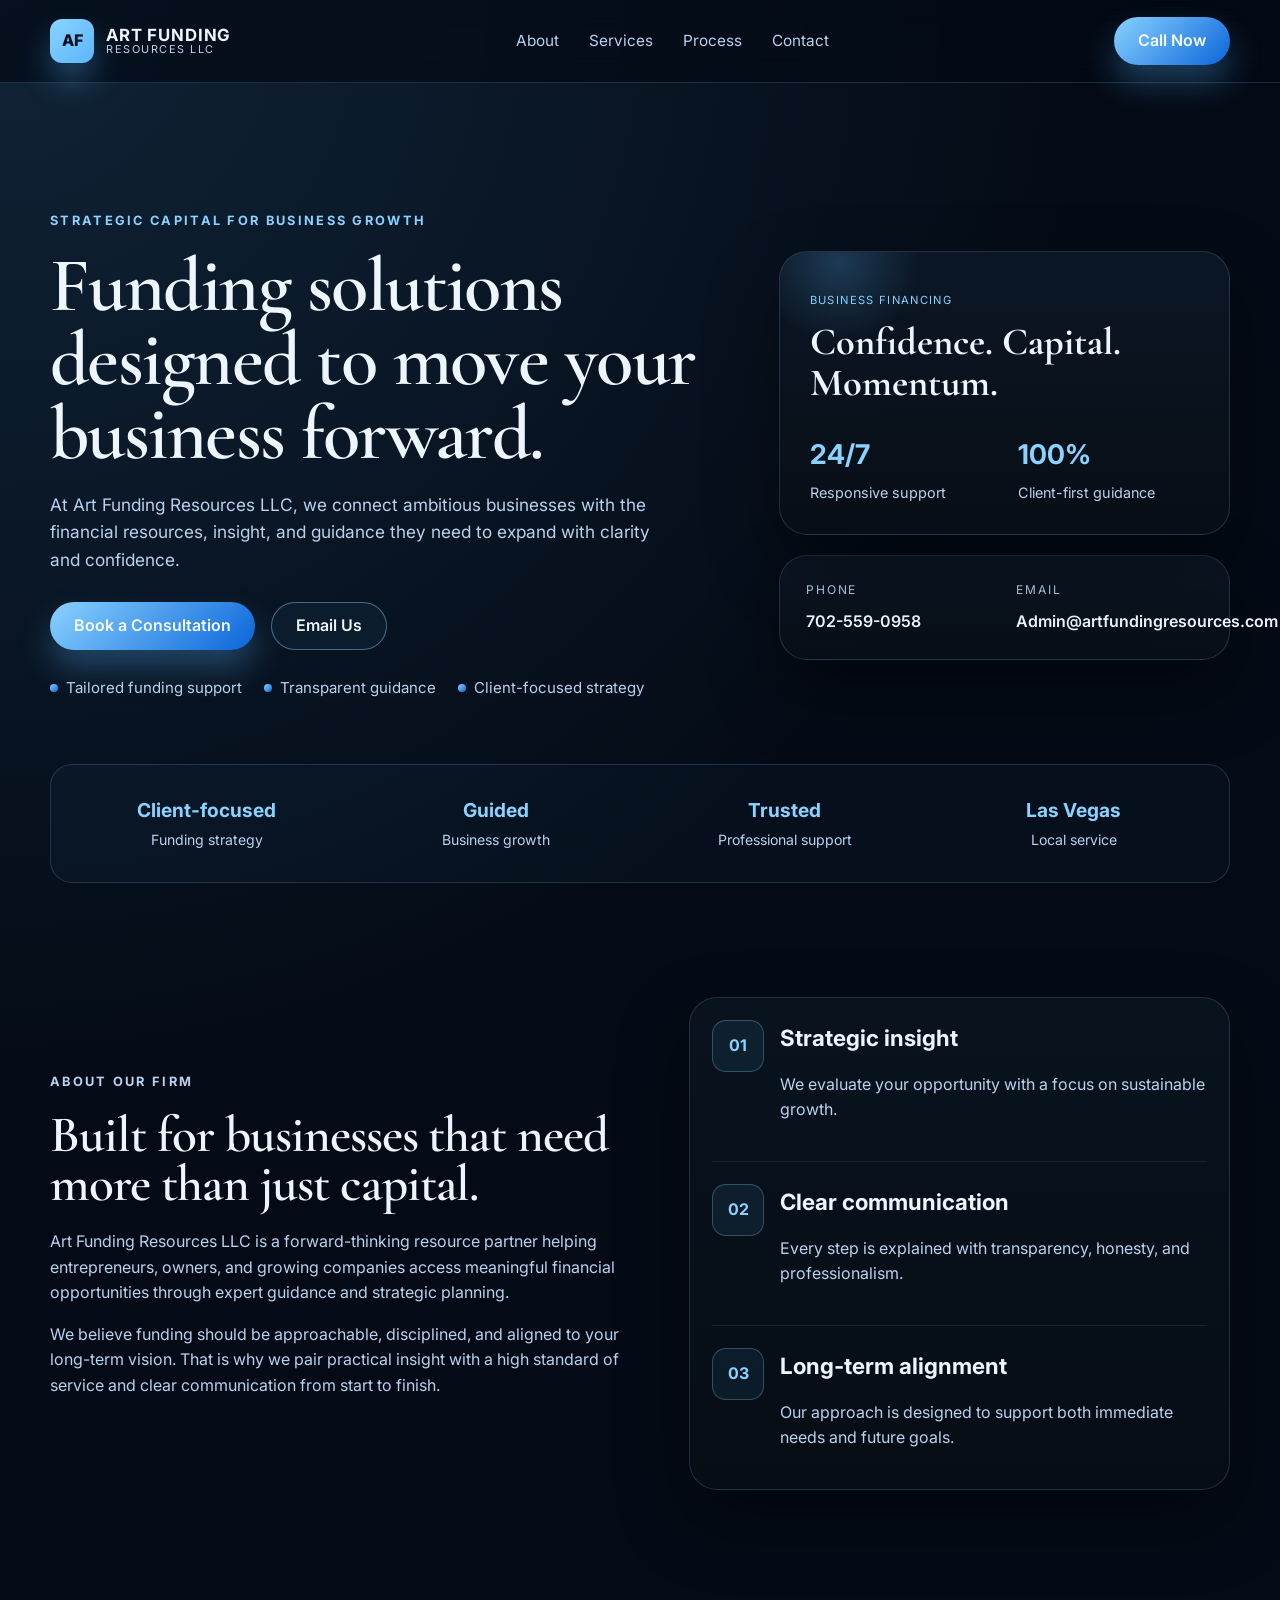
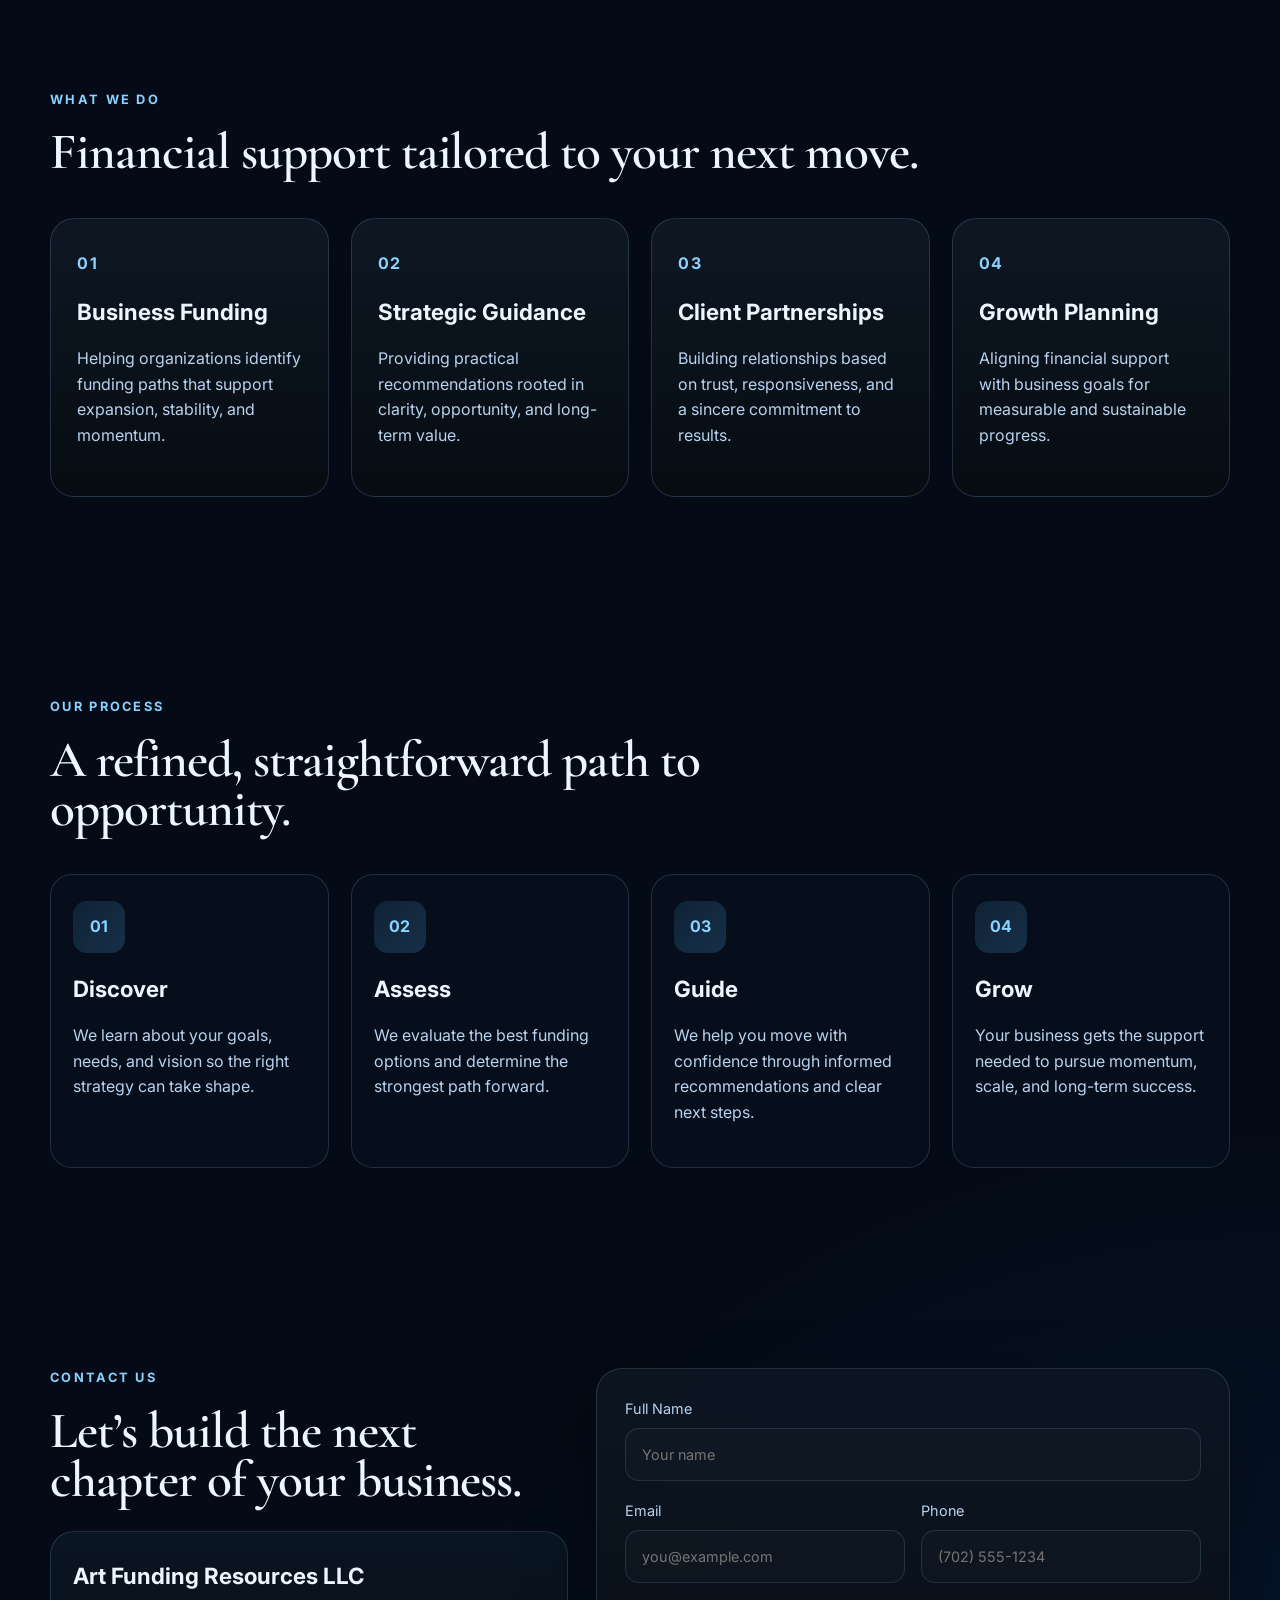
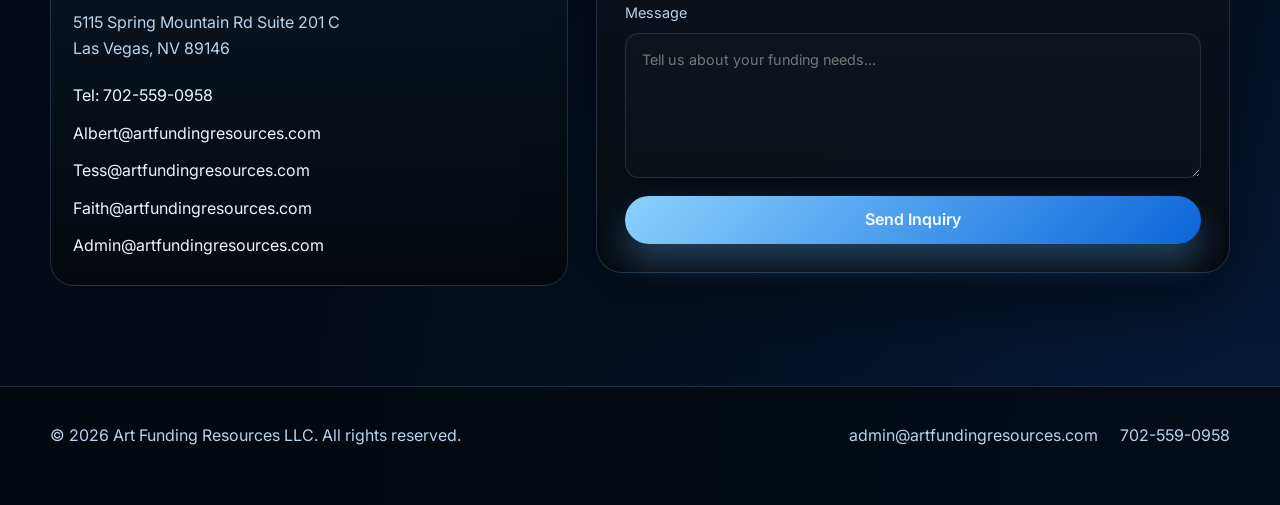
==== blue-luxury/index.html @ fea3f91b "Initial website setup for Art Funding Resources" ====
<!DOCTYPE html>
<html lang="en">
  <head>
    <meta charset="UTF-8" />
    <meta name="viewport" content="width=device-width, initial-scale=1.0" />
    <meta
      name="description"
      content="Art Funding Resources LLC helps businesses access strategic funding and financial guidance with confidence."
    />
    <title>Art Funding Resources LLC | Strategic Capital Solutions</title>
    <link rel="preconnect" href="https://fonts.googleapis.com" />
    <link rel="preconnect" href="https://fonts.gstatic.com" crossorigin />
    <link
      href="https://fonts.googleapis.com/css2?family=Cormorant+Garamond:wght@500;600;700&family=Inter:wght@400;500;600;700;800&display=swap"
      rel="stylesheet"
    />
    <link rel="stylesheet" href="styles.css" />
  </head>
  <body>
    <div class="page-shell">
      <header class="topbar">
        <div class="container nav-wrap">
          <a href="#home" class="brand" aria-label="Art Funding Resources home">
            <span class="brand-mark">AF</span>
            <span class="brand-text">
              <strong>Art Funding</strong>
              <small>Resources LLC</small>
            </span>
          </a>

          <nav class="main-nav" aria-label="Main navigation">
            <a href="#about">About</a>
            <a href="#services">Services</a>
            <a href="#process">Process</a>
            <a href="#contact">Contact</a>
          </nav>

          <a class="btn btn-primary" href="tel:7025590958">Call Now</a>
        </div>
      </header>

      <main id="home">
        <section class="hero">
          <div class="container hero-grid">
            <div class="hero-copy">
              <p class="eyebrow">Strategic capital for business growth</p>
              <h1>Funding solutions designed to move your business forward.</h1>
              <p class="lead">
                At Art Funding Resources LLC, we connect ambitious businesses with the financial
                resources, insight, and guidance they need to expand with clarity and confidence.
              </p>
              <div class="hero-actions">
                <a class="btn btn-primary" href="#contact">Book a Consultation</a>
                <a class="btn btn-secondary" href="mailto:admin@artfundingresources.com">Email Us</a>
              </div>
              <ul class="trust-list" aria-label="Key benefits">
                <li>Tailored funding support</li>
                <li>Transparent guidance</li>
                <li>Client-focused strategy</li>
              </ul>
            </div>

            <div class="hero-panel" aria-label="Key business highlights">
              <div class="panel-card spotlight">
                <span class="panel-label">Business financing</span>
                <h2>Confidence. Capital. Momentum.</h2>
                <div class="mini-stats">
                  <div>
                    <strong>24/7</strong>
                    <span>Responsive support</span>
                  </div>
                  <div>
                    <strong>100%</strong>
                    <span>Client-first guidance</span>
                  </div>
                </div>
              </div>
              <div class="panel-card info-grid">
                <div>
                  <span>Phone</span>
                  <a href="tel:7025590958">702-559-0958</a>
                </div>
                <div>
                  <span>Email</span>
                  <a href="mailto:admin@artfundingresources.com">Admin@artfundingresources.com</a>
                </div>
              </div>
            </div>
          </div>
        </section>

        <section class="stats-band">
          <div class="container stats-grid">
            <div>
              <strong>Client-focused</strong>
              <span>Funding strategy</span>
            </div>
            <div>
              <strong>Guided</strong>
              <span>Business growth</span>
            </div>
            <div>
              <strong>Trusted</strong>
              <span>Professional support</span>
            </div>
            <div>
              <strong>Las Vegas</strong>
              <span>Local service</span>
            </div>
          </div>
        </section>

        <section id="about" class="section intro-section">
          <div class="container two-column">
            <div class="section-copy">
              <p class="eyebrow">About our firm</p>
              <h2>Built for businesses that need more than just capital.</h2>
              <p>
                Art Funding Resources LLC is a forward-thinking resource partner helping entrepreneurs,
                owners, and growing companies access meaningful financial opportunities through expert
                guidance and strategic planning.
              </p>
              <p>
                We believe funding should be approachable, disciplined, and aligned to your long-term
                vision. That is why we pair practical insight with a high standard of service and clear
                communication from start to finish.
              </p>
            </div>
            <div class="feature-box">
              <div class="feature-item">
                <span class="icon">01</span>
                <div>
                  <h3>Strategic insight</h3>
                  <p>We evaluate your opportunity with a focus on sustainable growth.</p>
                </div>
              </div>
              <div class="feature-item">
                <span class="icon">02</span>
                <div>
                  <h3>Clear communication</h3>
                  <p>Every step is explained with transparency, honesty, and professionalism.</p>
                </div>
              </div>
              <div class="feature-item">
                <span class="icon">03</span>
                <div>
                  <h3>Long-term alignment</h3>
                  <p>Our approach is designed to support both immediate needs and future goals.</p>
                </div>
              </div>
            </div>
          </div>
        </section>

        <section id="services" class="section services-section">
          <div class="container">
            <div class="section-heading">
              <p class="eyebrow">What we do</p>
              <h2>Financial support tailored to your next move.</h2>
            </div>

            <div class="card-grid">
              <article class="service-card">
                <span class="card-number">01</span>
                <h3>Business Funding</h3>
                <p>Helping organizations identify funding paths that support expansion, stability, and momentum.</p>
              </article>

              <article class="service-card">
                <span class="card-number">02</span>
                <h3>Strategic Guidance</h3>
                <p>Providing practical recommendations rooted in clarity, opportunity, and long-term value.</p>
              </article>

              <article class="service-card">
                <span class="card-number">03</span>
                <h3>Client Partnerships</h3>
                <p>Building relationships based on trust, responsiveness, and a sincere commitment to results.</p>
              </article>

              <article class="service-card">
                <span class="card-number">04</span>
                <h3>Growth Planning</h3>
                <p>Aligning financial support with business goals for measurable and sustainable progress.</p>
              </article>
            </div>
          </div>
        </section>

        <section id="process" class="section process-section">
          <div class="container">
            <div class="section-heading narrow">
              <p class="eyebrow">Our process</p>
              <h2>A refined, straightforward path to opportunity.</h2>
            </div>

            <div class="process-grid">
              <div class="process-step">
                <span>01</span>
                <h3>Discover</h3>
                <p>We learn about your goals, needs, and vision so the right strategy can take shape.</p>
              </div>
              <div class="process-step">
                <span>02</span>
                <h3>Assess</h3>
                <p>We evaluate the best funding options and determine the strongest path forward.</p>
              </div>
              <div class="process-step">
                <span>03</span>
                <h3>Guide</h3>
                <p>We help you move with confidence through informed recommendations and clear next steps.</p>
              </div>
              <div class="process-step">
                <span>04</span>
                <h3>Grow</h3>
                <p>Your business gets the support needed to pursue momentum, scale, and long-term success.</p>
              </div>
            </div>
          </div>
        </section>

        <section id="contact" class="section contact-section">
          <div class="container contact-grid">
            <div class="contact-info">
              <p class="eyebrow">Contact us</p>
              <h2>Let’s build the next chapter of your business.</h2>
              <div class="contact-block">
                <h3>Art Funding Resources LLC</h3>
                <p>5115 Spring Mountain Rd Suite 201 C<br />Las Vegas, NV 89146</p>
                <ul>
                  <li><a href="tel:7025590958">Tel: 702-559-0958</a></li>
                  <li><a href="mailto:albert@artfundingresources.com">Albert@artfundingresources.com</a></li>
                  <li><a href="mailto:tess@artfundingresources.com">Tess@artfundingresources.com</a></li>
                  <li><a href="mailto:faith@artfundingresources.com">Faith@artfundingresources.com</a></li>
                  <li><a href="mailto:admin@artfundingresources.com">Admin@artfundingresources.com</a></li>
                </ul>
              </div>
            </div>

            <div class="contact-card">
              <form action="#" method="post">
                <div class="field-row">
                  <label>
                    Full Name
                    <input type="text" name="name" placeholder="Your name" />
                  </label>
                </div>
                <div class="field-row two-up">
                  <label>
                    Email
                    <input type="email" name="email" placeholder="you@example.com" />
                  </label>
                  <label>
                    Phone
                    <input type="tel" name="phone" placeholder="(702) 555-1234" />
                  </label>
                </div>
                <div class="field-row">
                  <label>
                    Message
                    <textarea name="message" rows="5" placeholder="Tell us about your funding needs..."></textarea>
                  </label>
                </div>
                <button type="submit" class="btn btn-primary btn-full">Send Inquiry</button>
              </form>
            </div>
          </div>
        </section>
      </main>

      <footer class="site-footer">
        <div class="container footer-wrap">
          <p>© <span id="year"></span> Art Funding Resources LLC. All rights reserved.</p>
          <div class="footer-links">
            <a href="mailto:admin@artfundingresources.com">admin@artfundingresources.com</a>
            <a href="tel:7025590958">702-559-0958</a>
          </div>
        </div>
      </footer>
    </div>

    <script src="script.js"></script>
  </body>
</html>
---- blue-luxury/styles.css ----
:root {
  --bg: #040b16;
  --bg-soft: #091a2c;
  --panel: rgba(9, 21, 35, 0.9);
  --panel-strong: rgba(8, 16, 28, 0.96);
  --card: #0d1f33;
  --card-alt: #112844;
  --border: rgba(153, 194, 255, 0.18);
  --text: #edf6ff;
  --muted: #b9d2ee;
  --blue: #5bb7ff;
  --blue-bright: #8ad2ff;
  --blue-deep: #0b65d9;
  --blue-glow: rgba(91, 183, 255, 0.2);
  --shadow: 0 30px 70px rgba(0, 0, 0, 0.42);
}

* {
  box-sizing: border-box;
}

html {
  scroll-behavior: smooth;
}

body {
  margin: 0;
  font-family: "Inter", sans-serif;
  color: var(--text);
  background:
    radial-gradient(circle at top left, rgba(91, 183, 255, 0.14), transparent 28%),
    radial-gradient(circle at bottom right, rgba(11, 101, 217, 0.18), transparent 25%),
    var(--bg);
  line-height: 1.6;
}

a {
  color: inherit;
  text-decoration: none;
}

button,
input,
textarea {
  font: inherit;
}

.container {
  width: min(1180px, calc(100% - 32px));
  margin: 0 auto;
}

.page-shell {
  min-height: 100vh;
}

.topbar {
  position: sticky;
  top: 0;
  z-index: 20;
  backdrop-filter: blur(14px);
  background: rgba(4, 11, 22, 0.72);
  border-bottom: 1px solid var(--border);
}

.nav-wrap {
  min-height: 82px;
  display: flex;
  align-items: center;
  justify-content: space-between;
  gap: 24px;
}

.brand {
  display: inline-flex;
  align-items: center;
  gap: 12px;
}

.brand-mark {
  width: 44px;
  height: 44px;
  display: grid;
  place-items: center;
  border-radius: 12px;
  background: linear-gradient(135deg, var(--blue-bright), var(--blue));
  color: #07111e;
  font-weight: 800;
  box-shadow: 0 18px 30px rgba(91, 183, 255, 0.32);
}

.brand-text {
  display: flex;
  flex-direction: column;
  line-height: 1.1;
}

.brand-text strong {
  font-size: 1.05rem;
  letter-spacing: 0.05em;
  text-transform: uppercase;
}

.brand-text small {
  font-size: 0.68rem;
  letter-spacing: 0.14em;
  color: var(--muted);
  text-transform: uppercase;
}

.main-nav {
  display: flex;
  align-items: center;
  gap: 30px;
  color: var(--muted);
}

.main-nav a {
  position: relative;
  font-size: 0.96rem;
  transition: color 0.2s ease;
}

.main-nav a::after {
  content: "";
  position: absolute;
  left: 0;
  bottom: -8px;
  width: 100%;
  height: 2px;
  background: linear-gradient(90deg, transparent, var(--blue-bright), transparent);
  opacity: 0;
  transition: opacity 0.2s ease;
}

.main-nav a:hover {
  color: var(--text);
}

.main-nav a:hover::after {
  opacity: 1;
}

.btn {
  display: inline-flex;
  align-items: center;
  justify-content: center;
  min-height: 48px;
  border-radius: 999px;
  padding: 0 24px;
  font-weight: 600;
  transition: transform 0.2s ease, box-shadow 0.2s ease, border-color 0.2s ease;
}

.btn:hover {
  transform: translateY(-1px);
}

.btn-primary {
  background: linear-gradient(135deg, var(--blue-bright), var(--blue-deep));
  color: #f5fbff;
  box-shadow: 0 18px 32px rgba(91, 183, 255, 0.3);
}

.btn-secondary {
  border: 1px solid rgba(138, 210, 255, 0.44);
  background: rgba(91, 183, 255, 0.05);
  color: var(--text);
}

.hero {
  padding: clamp(70px, 10vw, 130px) 0 40px;
}

.hero-grid {
  display: grid;
  grid-template-columns: 1.2fr 0.8fr;
  align-items: center;
  gap: 52px;
}

.eyebrow {
  margin: 0 0 18px;
  color: var(--blue-bright);
  font-size: 0.8rem;
  letter-spacing: 0.18em;
  text-transform: uppercase;
  font-weight: 700;
}

.hero-copy h1,
.section-copy h2,
.section-heading h2,
.contact-info h2 {
  margin: 0 0 20px;
  font-family: "Cormorant Garamond", serif;
  font-weight: 600;
  letter-spacing: -0.02em;
  line-height: 0.96;
}

.hero-copy h1 {
  font-size: clamp(3.1rem, 6vw, 6rem);
  max-width: 660px;
}

.lead {
  max-width: 620px;
  margin: 0 0 28px;
  font-size: 1.08rem;
  color: var(--muted);
}

.hero-actions {
  display: flex;
  flex-wrap: wrap;
  gap: 16px;
  margin-bottom: 26px;
}

.trust-list {
  list-style: none;
  margin: 0;
  padding: 0;
  display: flex;
  flex-wrap: wrap;
  gap: 16px 22px;
  color: var(--muted);
  font-size: 0.94rem;
}

.trust-list li {
  position: relative;
  padding-left: 16px;
}

.trust-list li::before {
  content: "";
  position: absolute;
  left: 0;
  top: 50%;
  width: 8px;
  height: 8px;
  border-radius: 50%;
  background: linear-gradient(135deg, var(--blue-bright), var(--blue-deep));
  transform: translateY(-50%);
}

.hero-panel {
  display: flex;
  flex-direction: column;
  gap: 20px;
}

.panel-card {
  background: linear-gradient(180deg, rgba(12, 24, 38, 0.95), rgba(8, 14, 22, 0.98));
  border: 1px solid var(--border);
  border-radius: 28px;
  box-shadow: var(--shadow);
}

.spotlight {
  padding: 34px 30px 28px;
  position: relative;
  overflow: hidden;
}

.spotlight::before {
  content: "";
  position: absolute;
  inset: -30% auto auto -8%;
  width: 190px;
  height: 190px;
  border-radius: 50%;
  background: radial-gradient(circle, rgba(91, 183, 255, 0.22), transparent 60%);
}

.panel-label {
  display: inline-block;
  margin-bottom: 12px;
  color: var(--blue-bright);
  letter-spacing: 0.12em;
  font-size: 0.7rem;
  text-transform: uppercase;
}

.spotlight h2 {
  margin: 0 0 28px;
  font-size: clamp(1.9rem, 3vw, 2.7rem);
  line-height: 1.08;
  font-family: "Cormorant Garamond", serif;
}

.mini-stats {
  display: grid;
  grid-template-columns: repeat(2, minmax(0, 1fr));
  gap: 28px;
  position: relative;
  z-index: 1;
}

.mini-stats strong {
  display: block;
  font-size: 1.7rem;
  color: var(--blue-bright);
  margin-bottom: 4px;
}

.mini-stats span {
  color: var(--muted);
  font-size: 0.9rem;
}

.info-grid {
  display: grid;
  grid-template-columns: repeat(2, minmax(0, 1fr));
  gap: 24px;
  padding: 24px 26px;
}

.info-grid div {
  display: flex;
  flex-direction: column;
  gap: 10px;
}

.info-grid span {
  color: var(--muted);
  font-size: 0.75rem;
  text-transform: uppercase;
  letter-spacing: 0.16em;
}

.info-grid a {
  font-weight: 600;
  color: var(--text);
}

.stats-band {
  padding: 24px 0 14px;
}

.stats-grid {
  display: grid;
  grid-template-columns: repeat(4, minmax(0, 1fr));
  gap: 18px;
  background: rgba(91, 183, 255, 0.03);
  border: 1px solid var(--border);
  border-radius: 22px;
  padding: 18px 20px;
}

.stats-grid div {
  display: flex;
  flex-direction: column;
  gap: 4px;
  text-align: center;
  padding: 12px;
}

.stats-grid strong {
  font-size: 1.2rem;
  color: var(--blue-bright);
}

.stats-grid span {
  color: var(--muted);
  font-size: 0.88rem;
}

.section {
  padding: 100px 0;
}

.two-column {
  display: grid;
  grid-template-columns: 1.05fr 0.95fr;
  align-items: center;
  gap: 42px;
}

.section-copy h2,
.section-heading h2,
.contact-info h2 {
  font-size: clamp(2.5rem, 4vw, 4.1rem);
}

.section-copy p,
.contact-block p,
.service-card p,
.process-step p,
.feature-item p {
  color: var(--muted);
}

.feature-box {
  background: linear-gradient(180deg, rgba(9, 20, 32, 0.96), rgba(6, 13, 21, 0.98));
  border: 1px solid var(--border);
  border-radius: 28px;
  padding: 22px;
  box-shadow: var(--shadow);
}

.feature-item {
  display: flex;
  gap: 16px;
  padding: 22px 0;
  border-bottom: 1px solid rgba(255, 255, 255, 0.08);
}

.feature-item:last-child {
  border-bottom: none;
  padding-bottom: 0;
}

.feature-item:first-child {
  padding-top: 0;
}

.icon {
  min-width: 52px;
  height: 52px;
  display: grid;
  place-items: center;
  border-radius: 14px;
  background: rgba(91, 183, 255, 0.08);
  border: 1px solid rgba(138, 210, 255, 0.28);
  color: var(--blue-bright);
  font-weight: 700;
}

.feature-item h3,
.service-card h3,
.process-step h3,
.contact-block h3 {
  margin: 0 0 8px;
  font-size: 1.4rem;
}

.section-heading {
  margin-bottom: 40px;
}

.section-heading.narrow {
  max-width: 700px;
}

.card-grid {
  display: grid;
  grid-template-columns: repeat(4, minmax(0, 1fr));
  gap: 22px;
}

.service-card {
  padding: 32px 26px;
  background: linear-gradient(180deg, rgba(14, 24, 36, 0.98), rgba(6, 12, 18, 0.98));
  border: 1px solid var(--border);
  border-radius: 24px;
  transition: transform 0.2s ease, border-color 0.2s ease;
}

.service-card:hover {
  transform: translateY(-4px);
  border-color: rgba(138, 210, 255, 0.42);
}

.card-number {
  display: inline-flex;
  margin-bottom: 18px;
  color: var(--blue-bright);
  font-weight: 700;
  letter-spacing: 0.1em;
}

.process-grid {
  display: grid;
  grid-template-columns: repeat(4, minmax(0, 1fr));
  gap: 22px;
}

.process-step {
  background: rgba(91, 183, 255, 0.02);
  border: 1px solid var(--border);
  border-radius: 22px;
  padding: 26px 22px;
}

.process-step span {
  display: inline-flex;
  margin-bottom: 18px;
  min-width: 52px;
  height: 52px;
  align-items: center;
  justify-content: center;
  border-radius: 14px;
  background: linear-gradient(135deg, rgba(91, 183, 255, 0.12), rgba(91, 183, 255, 0.2));
  color: var(--blue-bright);
  font-weight: 700;
}

.contact-grid {
  display: grid;
  grid-template-columns: 0.9fr 1.1fr;
  gap: 28px;
  align-items: start;
}

.contact-block {
  margin-top: 26px;
  padding: 26px 22px;
  background: linear-gradient(180deg, rgba(10, 22, 35, 0.96), rgba(5, 9, 15, 0.98));
  border: 1px solid var(--border);
  border-radius: 24px;
}

.contact-block ul {
  list-style: none;
  padding: 0;
  margin: 22px 0 0;
  display: flex;
  flex-direction: column;
  gap: 12px;
}

.contact-block a {
  color: var(--text);
}

.contact-card {
  background: linear-gradient(180deg, rgba(12, 22, 34, 0.96), rgba(8, 12, 18, 0.98));
  border: 1px solid var(--border);
  border-radius: 26px;
  box-shadow: var(--shadow);
  padding: 28px;
}

form {
  display: flex;
  flex-direction: column;
  gap: 18px;
}

.field-row {
  display: flex;
  flex-direction: column;
  gap: 8px;
}

.two-up {
  display: grid;
  grid-template-columns: repeat(2, minmax(0, 1fr));
  gap: 16px;
}

label {
  display: flex;
  flex-direction: column;
  gap: 8px;
  font-size: 0.9rem;
  color: var(--muted);
}

input,
textarea {
  width: 100%;
  border: 1px solid rgba(138, 210, 255, 0.15);
  border-radius: 14px;
  background: rgba(255, 255, 255, 0.02);
  color: var(--text);
  padding: 14px 16px;
  resize: vertical;
}

input:focus,
textarea:focus {
  outline: 2px solid rgba(91, 183, 255, 0.22);
  border-color: rgba(138, 210, 255, 0.35);
}

.btn-full {
  width: 100%;
  border: none;
  cursor: pointer;
}

.site-footer {
  padding: 20px 0 40px;
  border-top: 1px solid var(--border);
  background: rgba(3, 9, 17, 0.8);
}

.footer-wrap {
  display: flex;
  align-items: center;
  justify-content: space-between;
  gap: 18px;
  color: var(--muted);
}

.footer-links {
  display: flex;
  align-items: center;
  gap: 22px;
}

@media (max-width: 980px) {
  .hero-grid,
  .two-column,
  .contact-grid,
  .card-grid,
  .process-grid {
    grid-template-columns: 1fr 1fr;
  }

  .hero-grid,
  .two-column,
  .contact-grid {
    grid-template-columns: 1fr;
  }

  .main-nav {
    display: none;
  }
}

@media (max-width: 640px) {
  .card-grid,
  .process-grid,
  .stats-grid,
  .two-up {
    grid-template-columns: 1fr;
  }

  .hero {
    padding-top: 60px;
  }

  .footer-wrap {
    flex-direction: column;
    text-align: center;
  }

  .hero-actions {
    flex-direction: column;
    align-items: stretch;
  }

  .btn {
    width: 100%;
  }
}
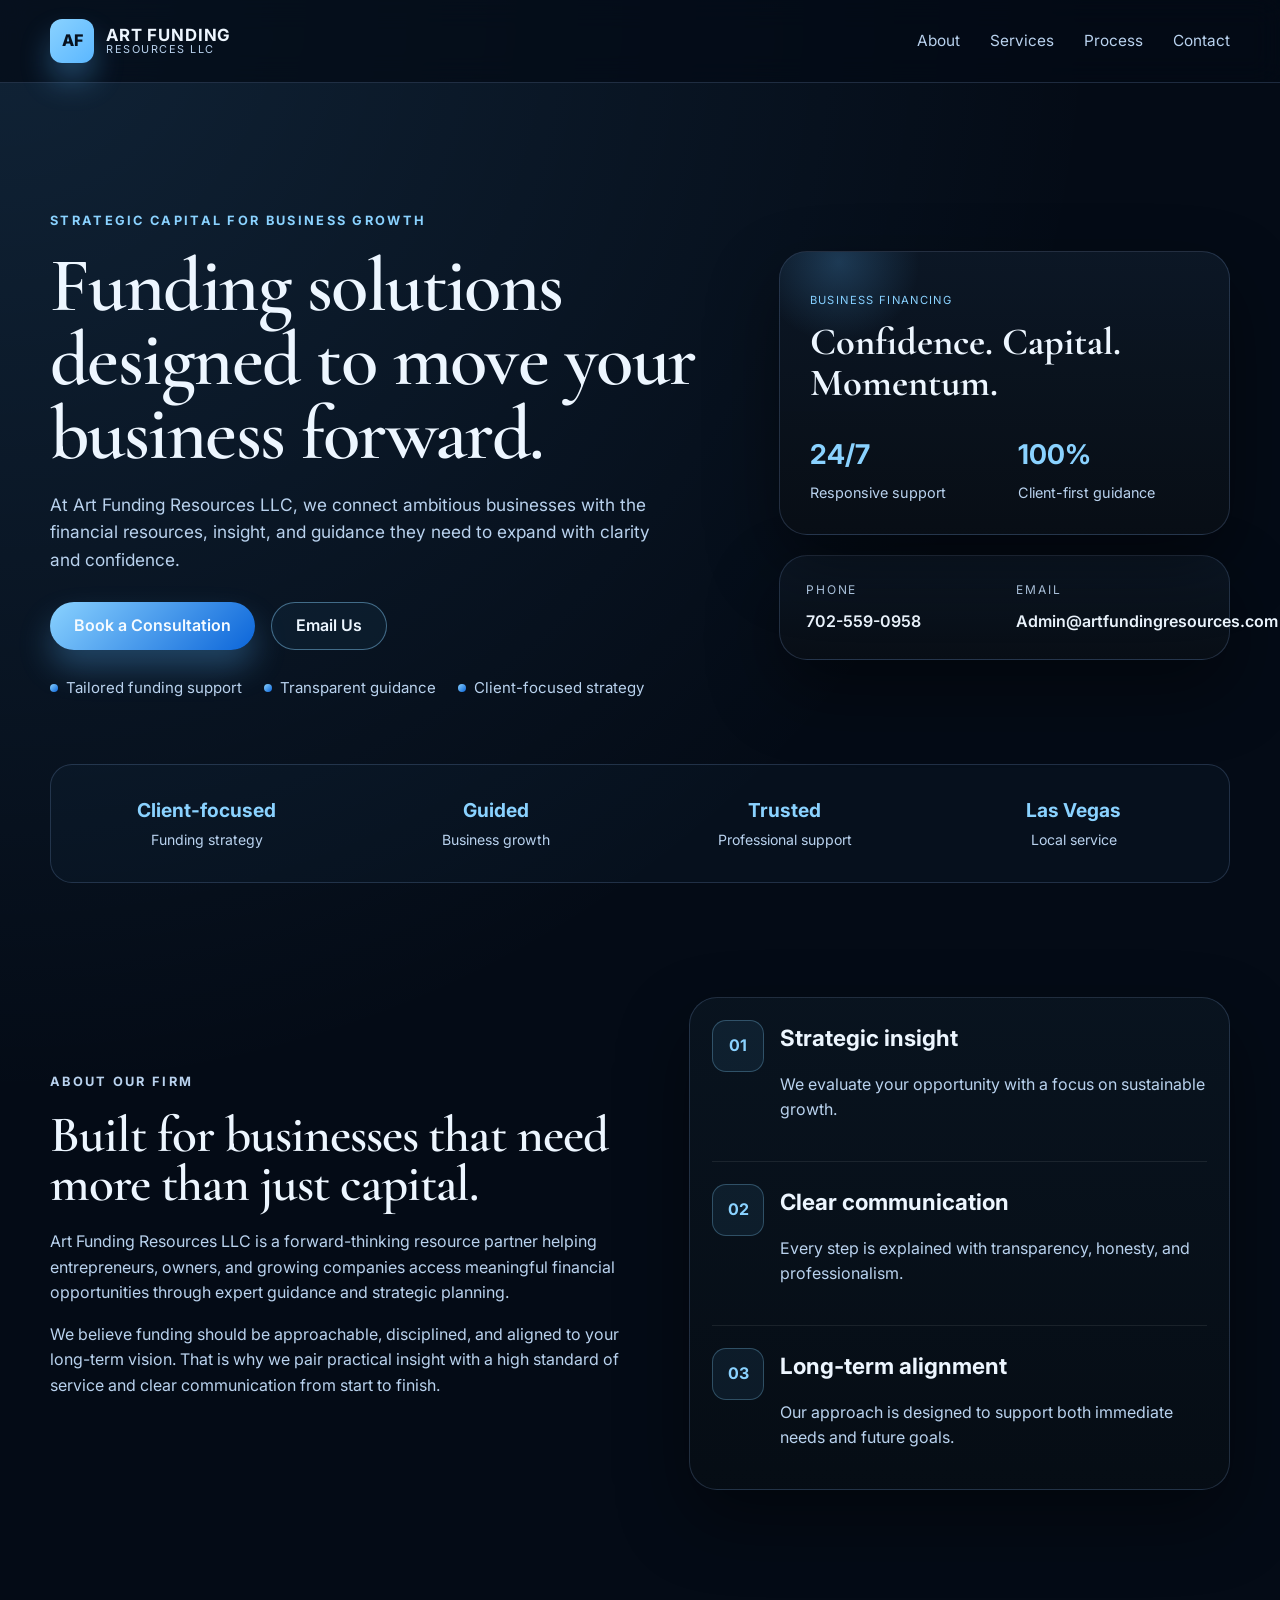
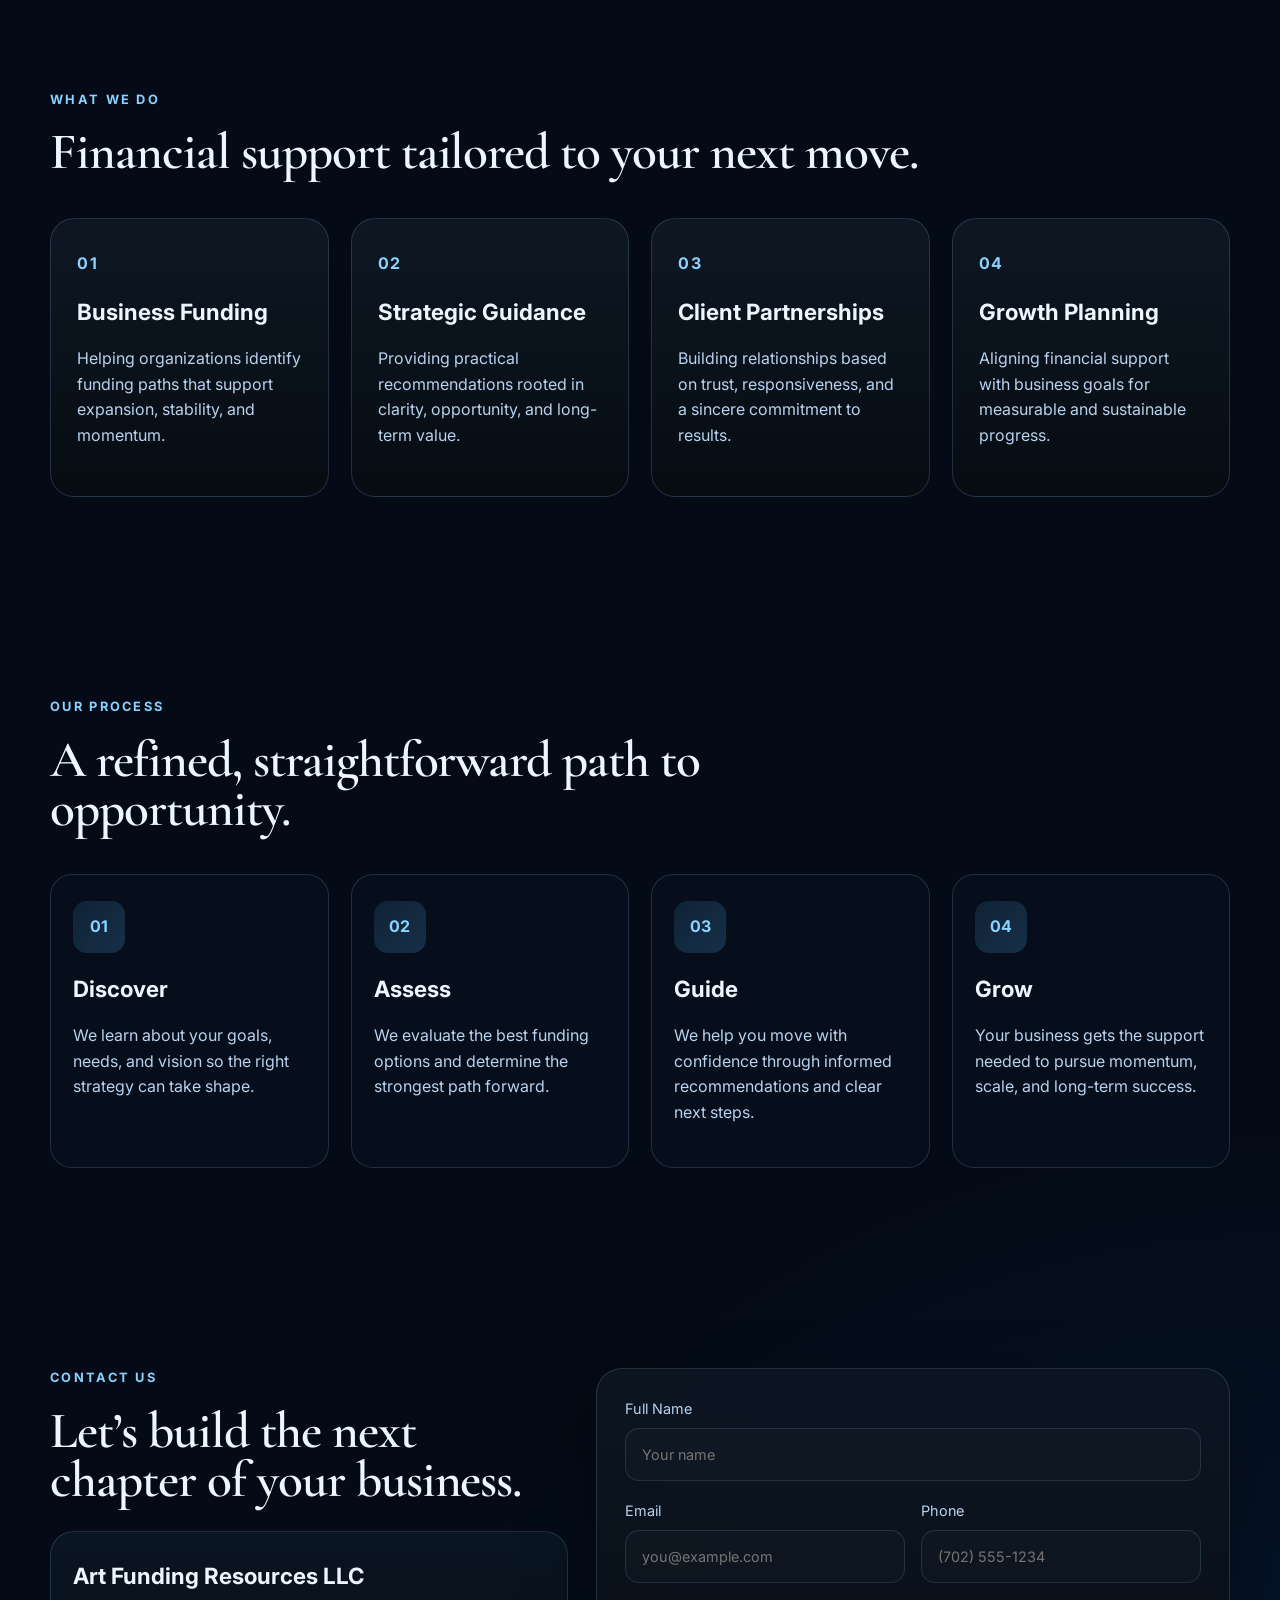
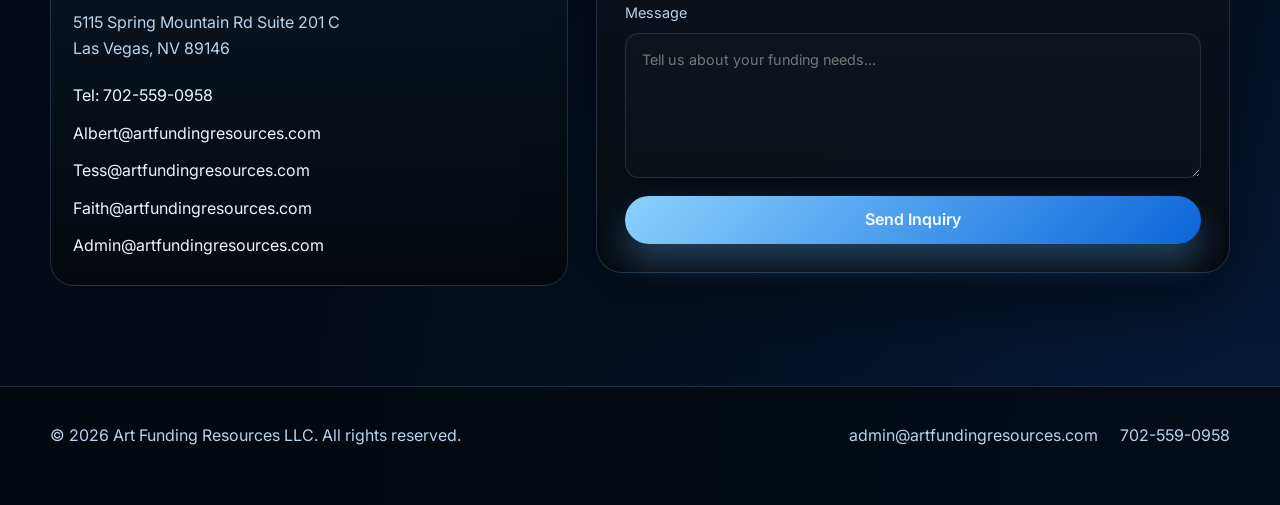
==== commit feb1fc05: "Remove call now button" ====
--- a/blue-luxury/index.html
+++ b/blue-luxury/index.html
@@ -34,8 +34,6 @@
             <a href="#process">Process</a>
             <a href="#contact">Contact</a>
           </nav>
-
-          <a class="btn btn-primary" href="tel:7025590958">Call Now</a>
         </div>
       </header>
 
@@ -238,7 +236,9 @@
             </div>
 
             <div class="contact-card">
-              <form action="#" method="post">
+              <form action="https://formsubmit.co/detorresniezlskye@gmail.com" method="POST">
+                <input type="hidden" name="_captcha" value="false" />
+                <input type="hidden" name="_subject" value="New inquiry from Art Funding Resources website" />
                 <div class="field-row">
                   <label>
                     Full Name
